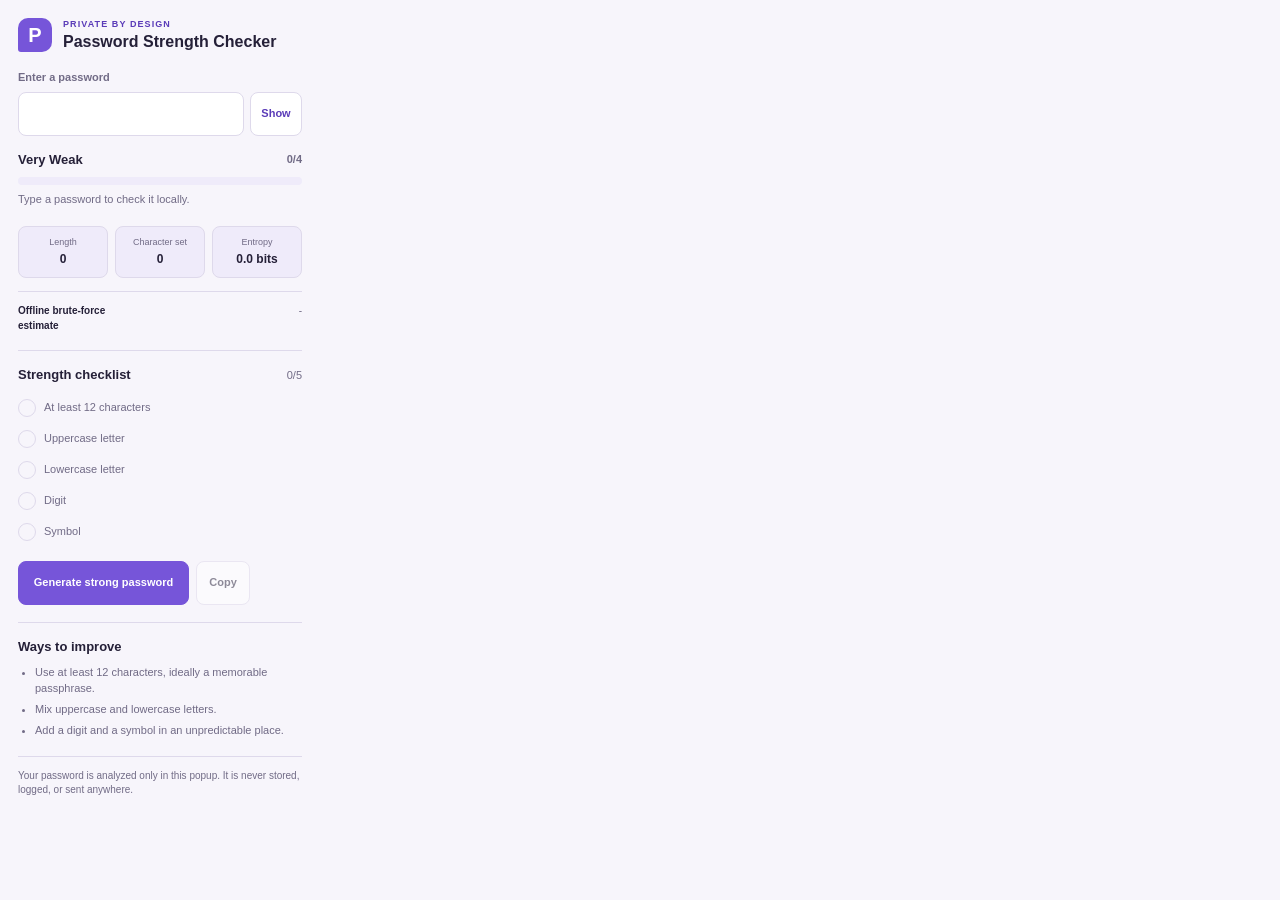
==== password-checker-extension/popup.html @ 478951b0 "Task 2 Prompt 1: password checker extension build" ====
<!doctype html>
<html lang="en">
<head>
  <meta charset="utf-8">
  <meta name="viewport" content="width=device-width, initial-scale=1">
  <title>Password Strength Checker</title>
  <link rel="stylesheet" href="popup.css">
  <script src="strength.js" defer></script>
  <script src="popup.js" defer></script>
</head>
<body>
  <main class="popup-shell">
    <header class="popup-header">
      <div class="brand-mark" aria-hidden="true">P</div>
      <div>
        <p class="eyebrow">Private by design</p>
        <h1>Password Strength Checker</h1>
      </div>
    </header>

    <section class="checker-panel" aria-labelledby="checker-heading">
      <h2 id="checker-heading" class="sr-only">Password checker</h2>
      <label for="password-input">Enter a password</label>
      <div class="password-row">
        <input id="password-input" name="password" type="password" autocomplete="off" spellcheck="false" aria-describedby="privacy-note">
        <button id="toggle-password" class="icon-button" type="button" aria-label="Show password">Show</button>
      </div>
      <div class="strength-heading"><span id="strength-label">Very Weak</span><span id="strength-score">0/4</span></div>
      <div class="strength-bar" role="progressbar" aria-label="Password strength" aria-valuemin="0" aria-valuemax="4" aria-valuenow="0"><span id="strength-fill"></span></div>
      <p id="strength-message" class="muted">Type a password to check it locally.</p>

      <div class="stats-grid" aria-label="Password analysis">
        <div><span class="stat-label">Length</span><strong id="length-value">0</strong></div>
        <div><span class="stat-label">Character set</span><strong id="charset-value">0</strong></div>
        <div><span class="stat-label">Entropy</span><strong id="entropy-value">0 bits</strong></div>
      </div>
      <p class="brute-force"><strong>Offline brute-force estimate</strong><span id="time-value">-</span></p>
    </section>

    <section class="checklist-panel" aria-labelledby="checklist-heading">
      <div class="section-title-row"><h2 id="checklist-heading">Strength checklist</h2><span id="checklist-count">0/4</span></div>
      <ul class="checklist">
        <li id="check-length"><span class="check-icon" aria-hidden="true">&#10003;</span><span>At least 12 characters</span></li>
        <li id="check-uppercase"><span class="check-icon" aria-hidden="true">&#10003;</span><span>Uppercase letter</span></li>
        <li id="check-lowercase"><span class="check-icon" aria-hidden="true">&#10003;</span><span>Lowercase letter</span></li>
        <li id="check-digit"><span class="check-icon" aria-hidden="true">&#10003;</span><span>Digit</span></li>
        <li id="check-symbol"><span class="check-icon" aria-hidden="true">&#10003;</span><span>Symbol</span></li>
      </ul>
    </section>

    <section class="actions-panel" aria-label="Password actions">
      <button id="generate-password" class="primary-button" type="button">Generate strong password</button>
      <button id="copy-password" class="secondary-button" type="button" disabled>Copy</button>
      <span id="copy-status" class="copy-status" role="status" aria-live="polite"></span>
    </section>

    <section class="tips-panel" aria-labelledby="tips-heading">
      <h2 id="tips-heading">Ways to improve</h2>
      <ul id="tips-list"><li>Use a long, unique password with several character types.</li></ul>
    </section>

    <p id="privacy-note" class="privacy-note">Your password is analyzed only in this popup. It is never stored, logged, or sent anywhere.</p>
  </main>
</body>
</html>
---- password-checker-extension/popup.css ----
* { box-sizing: border-box; }
:root { color-scheme: light dark; --bg:#f7f5fb; --surface:#fff; --surface-soft:#efebfa; --text:#252038; --muted:#716b86; --line:#ded9eb; --accent:#7655d9; --accent-strong:#5a3bb8; --success:#2d9560; --warning:#c47a20; --danger:#c44c58; --shadow:0 12px 30px rgba(55,36,105,.12); }
@media (prefers-color-scheme: dark) { :root { --bg:#171522; --surface:#252136; --surface-soft:#312a48; --text:#f5f1ff; --muted:#c2bad4; --line:#49405f; --accent:#aa91ff; --accent-strong:#c1b1ff; --success:#80d59e; --warning:#f0ba69; --danger:#ff929b; --shadow:0 12px 30px rgba(0,0,0,.28); } }
html, body { width:320px; min-width:320px; margin:0; }
body { background:var(--bg); color:var(--text); font:13px/1.45 Arial, sans-serif; }
button, input { font:inherit; }
button { cursor:pointer; }
.popup-shell { padding:18px; }
.popup-header { display:flex; align-items:center; gap:11px; margin-bottom:18px; }
.brand-mark { display:grid; place-items:center; flex:0 0 34px; width:34px; height:34px; border-radius:10px 10px 10px 3px; background:var(--accent); color:#fff; font-size:20px; font-weight:800; }
.eyebrow { margin:0 0 2px; color:var(--accent-strong); font-size:9px; font-weight:800; letter-spacing:.12em; text-transform:uppercase; }
h1, h2, p { margin-top:0; }
h1 { margin-bottom:0; font-size:16px; line-height:1.15; }
h2 { font-size:13px; }
label { display:block; margin-bottom:6px; color:var(--muted); font-size:11px; font-weight:700; }
.password-row { display:flex; gap:6px; }
input[type="password"], input[type="text"] { min-width:0; flex:1; height:44px; padding:0 11px; border:1px solid var(--line); border-radius:8px; outline:none; background:var(--surface); color:var(--text); }
input:focus { border-color:var(--accent); box-shadow:0 0 0 3px color-mix(in srgb, var(--accent) 25%, transparent); }
.icon-button { min-width:52px; min-height:44px; padding:0 9px; border:1px solid var(--line); border-radius:8px; background:var(--surface); color:var(--accent-strong); font-size:11px; font-weight:700; }
.strength-heading, .section-title-row, .brute-force { display:flex; align-items:center; justify-content:space-between; gap:10px; }
.strength-heading { margin-top:15px; font-weight:800; }
#strength-score, #checklist-count { color:var(--muted); font-size:11px; }
.strength-bar { overflow:hidden; height:8px; margin-top:7px; border-radius:8px; background:var(--surface-soft); }
#strength-fill { display:block; width:0; height:100%; border-radius:inherit; background:var(--danger); transition:width .2s ease, background .2s ease; }
#strength-fill[data-level="1"] { background:var(--danger); } #strength-fill[data-level="2"] { background:var(--warning); } #strength-fill[data-level="3"] { background:#d1a329; } #strength-fill[data-level="4"] { background:var(--success); }
.muted { min-height:19px; margin:7px 0 15px; color:var(--muted); font-size:11px; }
.stats-grid { display:grid; grid-template-columns:repeat(3,1fr); gap:7px; }
.stats-grid div { min-width:0; padding:9px 6px; border:1px solid var(--line); border-radius:8px; background:var(--surface-soft); text-align:center; }
.stat-label { display:block; overflow:hidden; color:var(--muted); font-size:9px; text-overflow:ellipsis; white-space:nowrap; }
.stats-grid strong { display:block; margin-top:2px; font-size:12px; }
.brute-force { align-items:flex-start; margin:13px 0 0; padding-top:12px; border-top:1px solid var(--line); font-size:10px; }
.brute-force strong { max-width:120px; font-size:10px; }
#time-value { max-width:135px; color:var(--muted); text-align:right; }
.checklist-panel, .tips-panel { margin-top:17px; padding-top:15px; border-top:1px solid var(--line); }
.section-title-row h2, .tips-panel h2 { margin:0; }
.checklist { display:grid; gap:6px; margin:10px 0 0; padding:0; list-style:none; }
.checklist li { display:flex; align-items:center; gap:8px; min-height:25px; color:var(--muted); font-size:11px; }
.check-icon { display:grid; place-items:center; flex:0 0 18px; width:18px; height:18px; border:1px solid var(--line); border-radius:50%; color:transparent; font-size:11px; }
.checklist li.is-complete { color:var(--text); }.checklist li.is-complete .check-icon { border-color:var(--success); background:var(--success); color:#fff; }
.actions-panel { display:flex; align-items:center; gap:7px; margin-top:17px; }
.primary-button, .secondary-button { min-height:44px; border-radius:8px; font-size:11px; font-weight:700; }
.primary-button { flex:1; padding:0 10px; border:1px solid var(--accent); background:var(--accent); color:#fff; }.primary-button:hover { background:var(--accent-strong); }
.secondary-button { min-width:54px; padding:0 10px; border:1px solid var(--line); background:var(--surface); color:var(--text); }.secondary-button:disabled { cursor:not-allowed; opacity:.5; }
.copy-status { min-width:45px; color:var(--success); font-size:10px; }
.tips-panel ul { display:grid; gap:5px; margin:8px 0 0; padding-left:17px; color:var(--muted); font-size:11px; }
.privacy-note { margin:17px 0 0; padding-top:12px; border-top:1px solid var(--line); color:var(--muted); font-size:10px; }
:focus-visible { outline:3px solid color-mix(in srgb, var(--accent) 55%, transparent); outline-offset:2px; }
.sr-only { position:absolute; width:1px; height:1px; padding:0; margin:-1px; overflow:hidden; clip:rect(0,0,0,0); white-space:nowrap; border:0; }
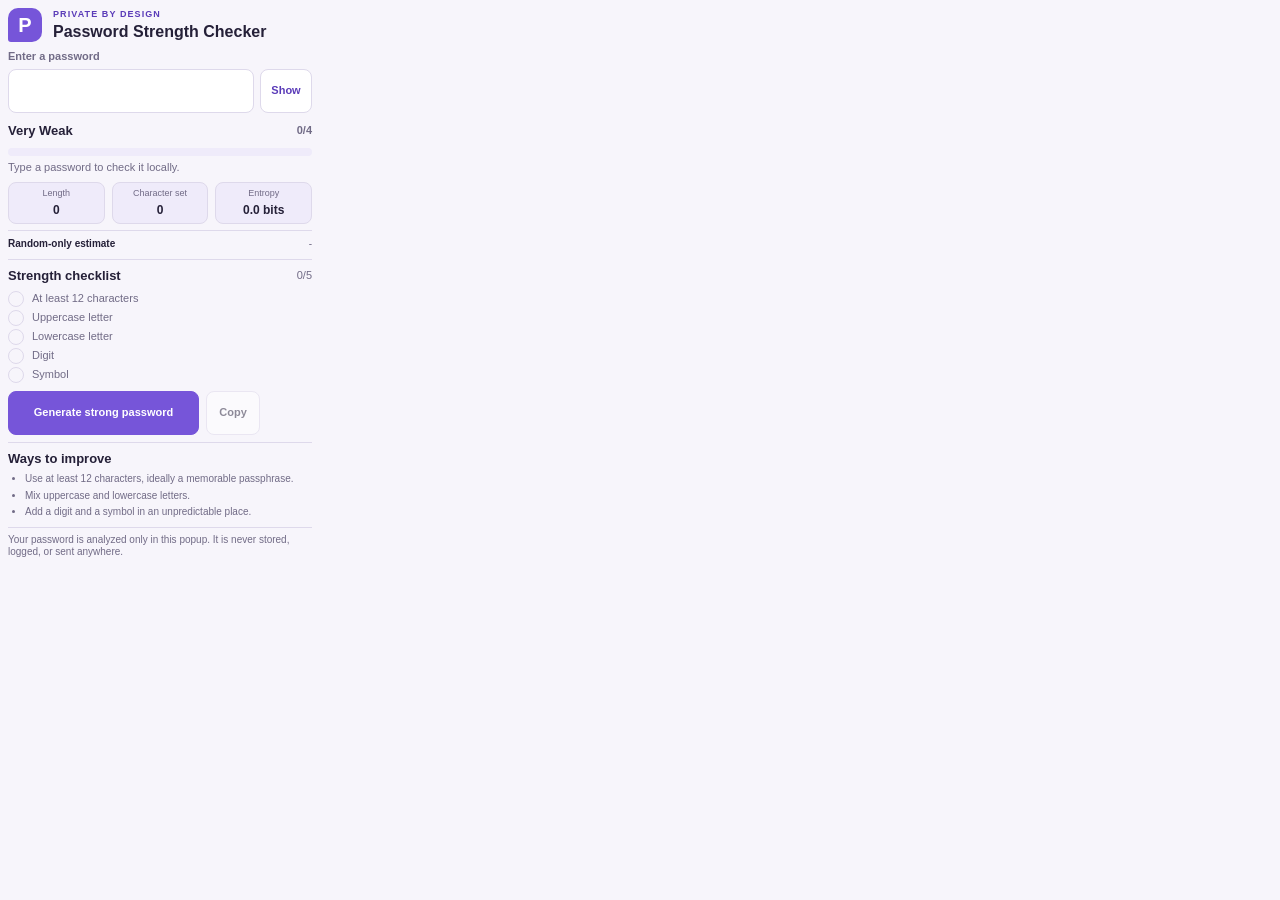
==== commit e83a93f9: "Task 2: fixes, manual changes, final" ====
--- a/password-checker-extension/popup.html
+++ b/password-checker-extension/popup.html
@@ -34,7 +34,7 @@
         <div><span class="stat-label">Character set</span><strong id="charset-value">0</strong></div>
         <div><span class="stat-label">Entropy</span><strong id="entropy-value">0 bits</strong></div>
       </div>
-      <p class="brute-force"><strong>Offline brute-force estimate</strong><span id="time-value">-</span></p>
+      <p class="brute-force"><strong>Random-only estimate</strong><span id="time-value">-</span></p>
     </section>
 
     <section class="checklist-panel" aria-labelledby="checklist-heading">
--- a/password-checker-extension/popup.css
+++ b/password-checker-extension/popup.css
@@ -5,44 +5,44 @@
 body { background:var(--bg); color:var(--text); font:13px/1.45 Arial, sans-serif; }
 button, input { font:inherit; }
 button { cursor:pointer; }
-.popup-shell { padding:18px; }
-.popup-header { display:flex; align-items:center; gap:11px; margin-bottom:18px; }
+.popup-shell { padding:8px; }
+.popup-header { display:flex; align-items:center; gap:11px; margin-bottom:7px; }
 .brand-mark { display:grid; place-items:center; flex:0 0 34px; width:34px; height:34px; border-radius:10px 10px 10px 3px; background:var(--accent); color:#fff; font-size:20px; font-weight:800; }
 .eyebrow { margin:0 0 2px; color:var(--accent-strong); font-size:9px; font-weight:800; letter-spacing:.12em; text-transform:uppercase; }
 h1, h2, p { margin-top:0; }
 h1 { margin-bottom:0; font-size:16px; line-height:1.15; }
 h2 { font-size:13px; }
-label { display:block; margin-bottom:6px; color:var(--muted); font-size:11px; font-weight:700; }
+label { display:block; margin-bottom:4px; color:var(--muted); font-size:11px; font-weight:700; }
 .password-row { display:flex; gap:6px; }
 input[type="password"], input[type="text"] { min-width:0; flex:1; height:44px; padding:0 11px; border:1px solid var(--line); border-radius:8px; outline:none; background:var(--surface); color:var(--text); }
 input:focus { border-color:var(--accent); box-shadow:0 0 0 3px color-mix(in srgb, var(--accent) 25%, transparent); }
 .icon-button { min-width:52px; min-height:44px; padding:0 9px; border:1px solid var(--line); border-radius:8px; background:var(--surface); color:var(--accent-strong); font-size:11px; font-weight:700; }
 .strength-heading, .section-title-row, .brute-force { display:flex; align-items:center; justify-content:space-between; gap:10px; }
-.strength-heading { margin-top:15px; font-weight:800; }
+.strength-heading { margin-top:9px; font-weight:800; }
 #strength-score, #checklist-count { color:var(--muted); font-size:11px; }
 .strength-bar { overflow:hidden; height:8px; margin-top:7px; border-radius:8px; background:var(--surface-soft); }
 #strength-fill { display:block; width:0; height:100%; border-radius:inherit; background:var(--danger); transition:width .2s ease, background .2s ease; }
 #strength-fill[data-level="1"] { background:var(--danger); } #strength-fill[data-level="2"] { background:var(--warning); } #strength-fill[data-level="3"] { background:#d1a329; } #strength-fill[data-level="4"] { background:var(--success); }
-.muted { min-height:19px; margin:7px 0 15px; color:var(--muted); font-size:11px; }
+.muted { min-height:15px; margin:4px 0 6px; color:var(--muted); font-size:11px; }
 .stats-grid { display:grid; grid-template-columns:repeat(3,1fr); gap:7px; }
-.stats-grid div { min-width:0; padding:9px 6px; border:1px solid var(--line); border-radius:8px; background:var(--surface-soft); text-align:center; }
+.stats-grid div { min-width:0; padding:4px; border:1px solid var(--line); border-radius:8px; background:var(--surface-soft); text-align:center; }
 .stat-label { display:block; overflow:hidden; color:var(--muted); font-size:9px; text-overflow:ellipsis; white-space:nowrap; }
 .stats-grid strong { display:block; margin-top:2px; font-size:12px; }
-.brute-force { align-items:flex-start; margin:13px 0 0; padding-top:12px; border-top:1px solid var(--line); font-size:10px; }
+.brute-force { align-items:flex-start; margin:6px 0 0; padding-top:6px; border-top:1px solid var(--line); font-size:10px; }
 .brute-force strong { max-width:120px; font-size:10px; }
 #time-value { max-width:135px; color:var(--muted); text-align:right; }
-.checklist-panel, .tips-panel { margin-top:17px; padding-top:15px; border-top:1px solid var(--line); }
+.checklist-panel, .tips-panel { margin-top:7px; padding-top:7px; border-top:1px solid var(--line); }
 .section-title-row h2, .tips-panel h2 { margin:0; }
-.checklist { display:grid; gap:6px; margin:10px 0 0; padding:0; list-style:none; }
-.checklist li { display:flex; align-items:center; gap:8px; min-height:25px; color:var(--muted); font-size:11px; }
-.check-icon { display:grid; place-items:center; flex:0 0 18px; width:18px; height:18px; border:1px solid var(--line); border-radius:50%; color:transparent; font-size:11px; }
+.checklist { display:grid; gap:1px; margin:4px 0 0; padding:0; list-style:none; }
+.checklist li { display:flex; align-items:center; gap:8px; min-height:18px; color:var(--muted); font-size:11px; }
+.check-icon { display:grid; place-items:center; flex:0 0 16px; width:16px; height:16px; border:1px solid var(--line); border-radius:50%; color:transparent; font-size:10px; }
 .checklist li.is-complete { color:var(--text); }.checklist li.is-complete .check-icon { border-color:var(--success); background:var(--success); color:#fff; }
-.actions-panel { display:flex; align-items:center; gap:7px; margin-top:17px; }
+.actions-panel { display:flex; align-items:center; gap:7px; margin-top:7px; }
 .primary-button, .secondary-button { min-height:44px; border-radius:8px; font-size:11px; font-weight:700; }
 .primary-button { flex:1; padding:0 10px; border:1px solid var(--accent); background:var(--accent); color:#fff; }.primary-button:hover { background:var(--accent-strong); }
 .secondary-button { min-width:54px; padding:0 10px; border:1px solid var(--line); background:var(--surface); color:var(--text); }.secondary-button:disabled { cursor:not-allowed; opacity:.5; }
 .copy-status { min-width:45px; color:var(--success); font-size:10px; }
-.tips-panel ul { display:grid; gap:5px; margin:8px 0 0; padding-left:17px; color:var(--muted); font-size:11px; }
-.privacy-note { margin:17px 0 0; padding-top:12px; border-top:1px solid var(--line); color:var(--muted); font-size:10px; }
+.tips-panel ul { display:grid; gap:2px; margin:4px 0 0; padding-left:17px; color:var(--muted); font-size:10px; }
+.privacy-note { margin:7px 0 0; padding-top:6px; border-top:1px solid var(--line); color:var(--muted); font-size:10px; line-height:1.25; }
 :focus-visible { outline:3px solid color-mix(in srgb, var(--accent) 55%, transparent); outline-offset:2px; }
 .sr-only { position:absolute; width:1px; height:1px; padding:0; margin:-1px; overflow:hidden; clip:rect(0,0,0,0); white-space:nowrap; border:0; }
